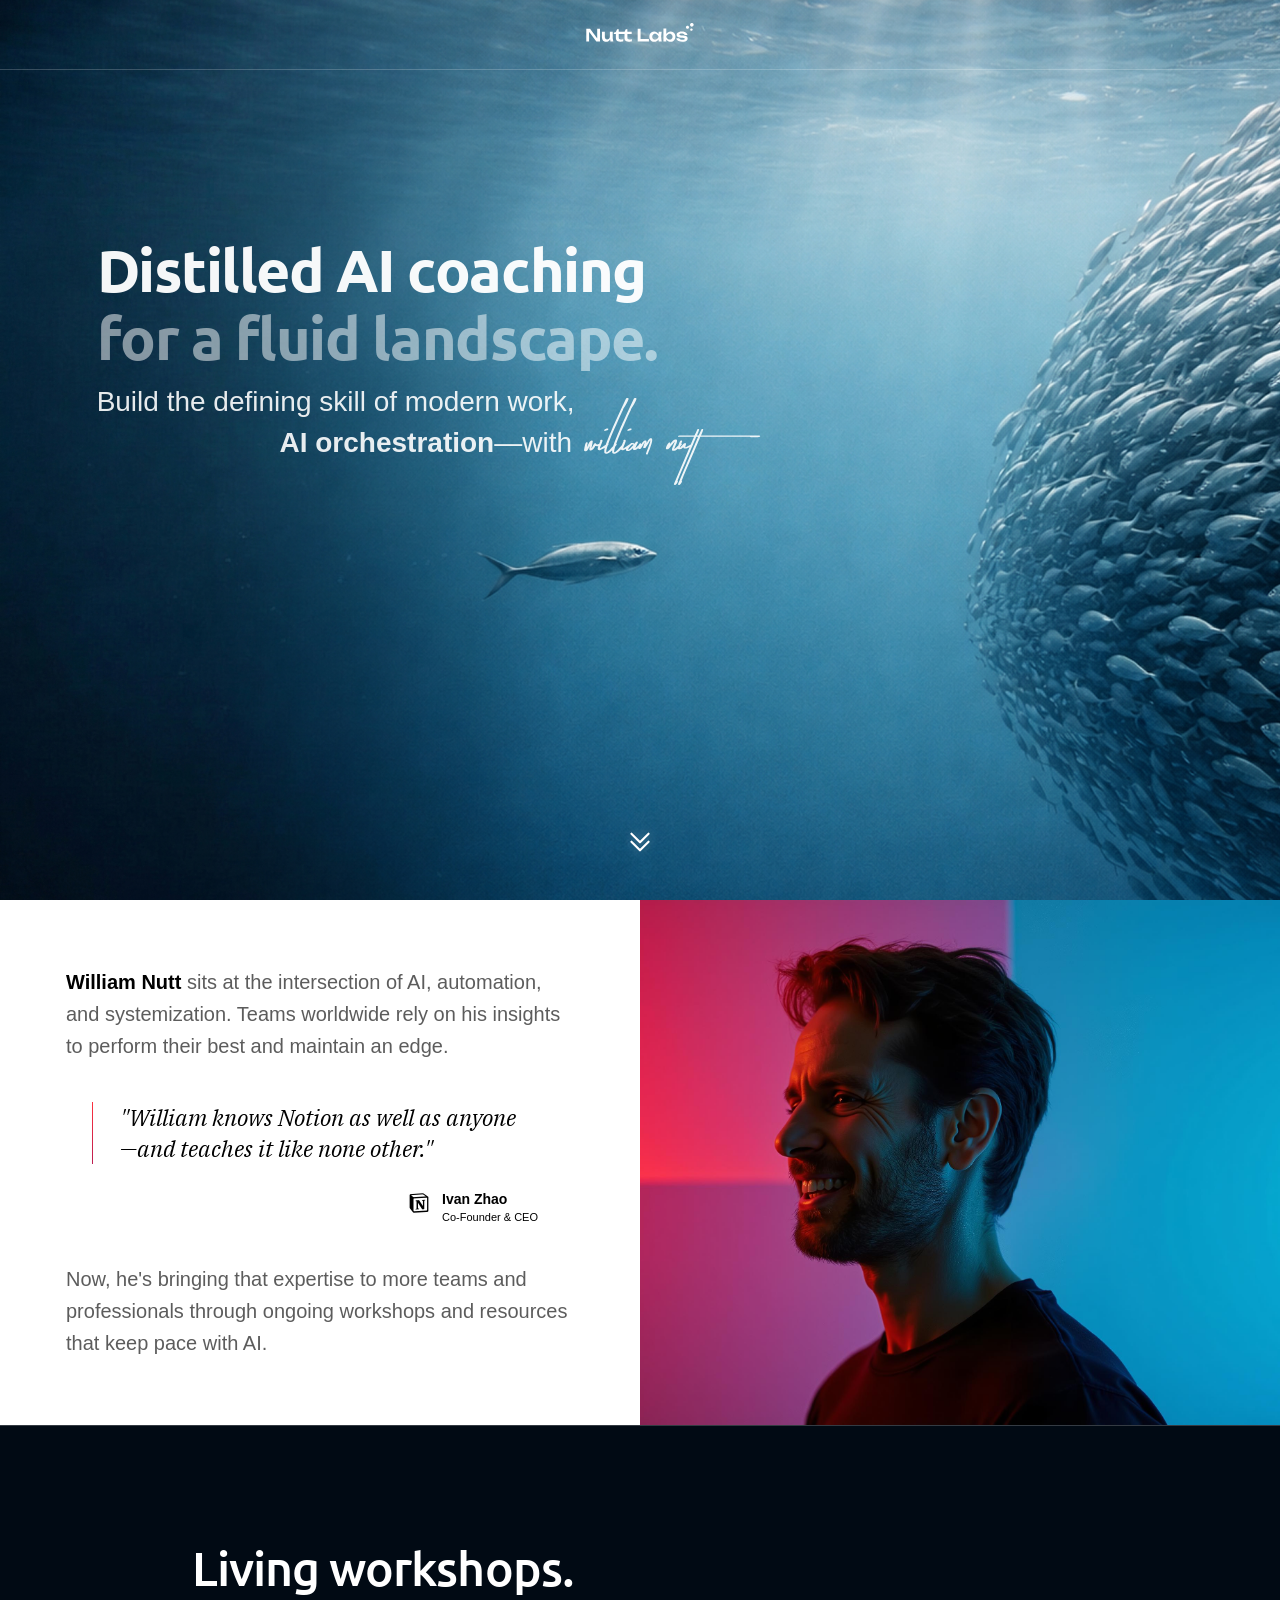
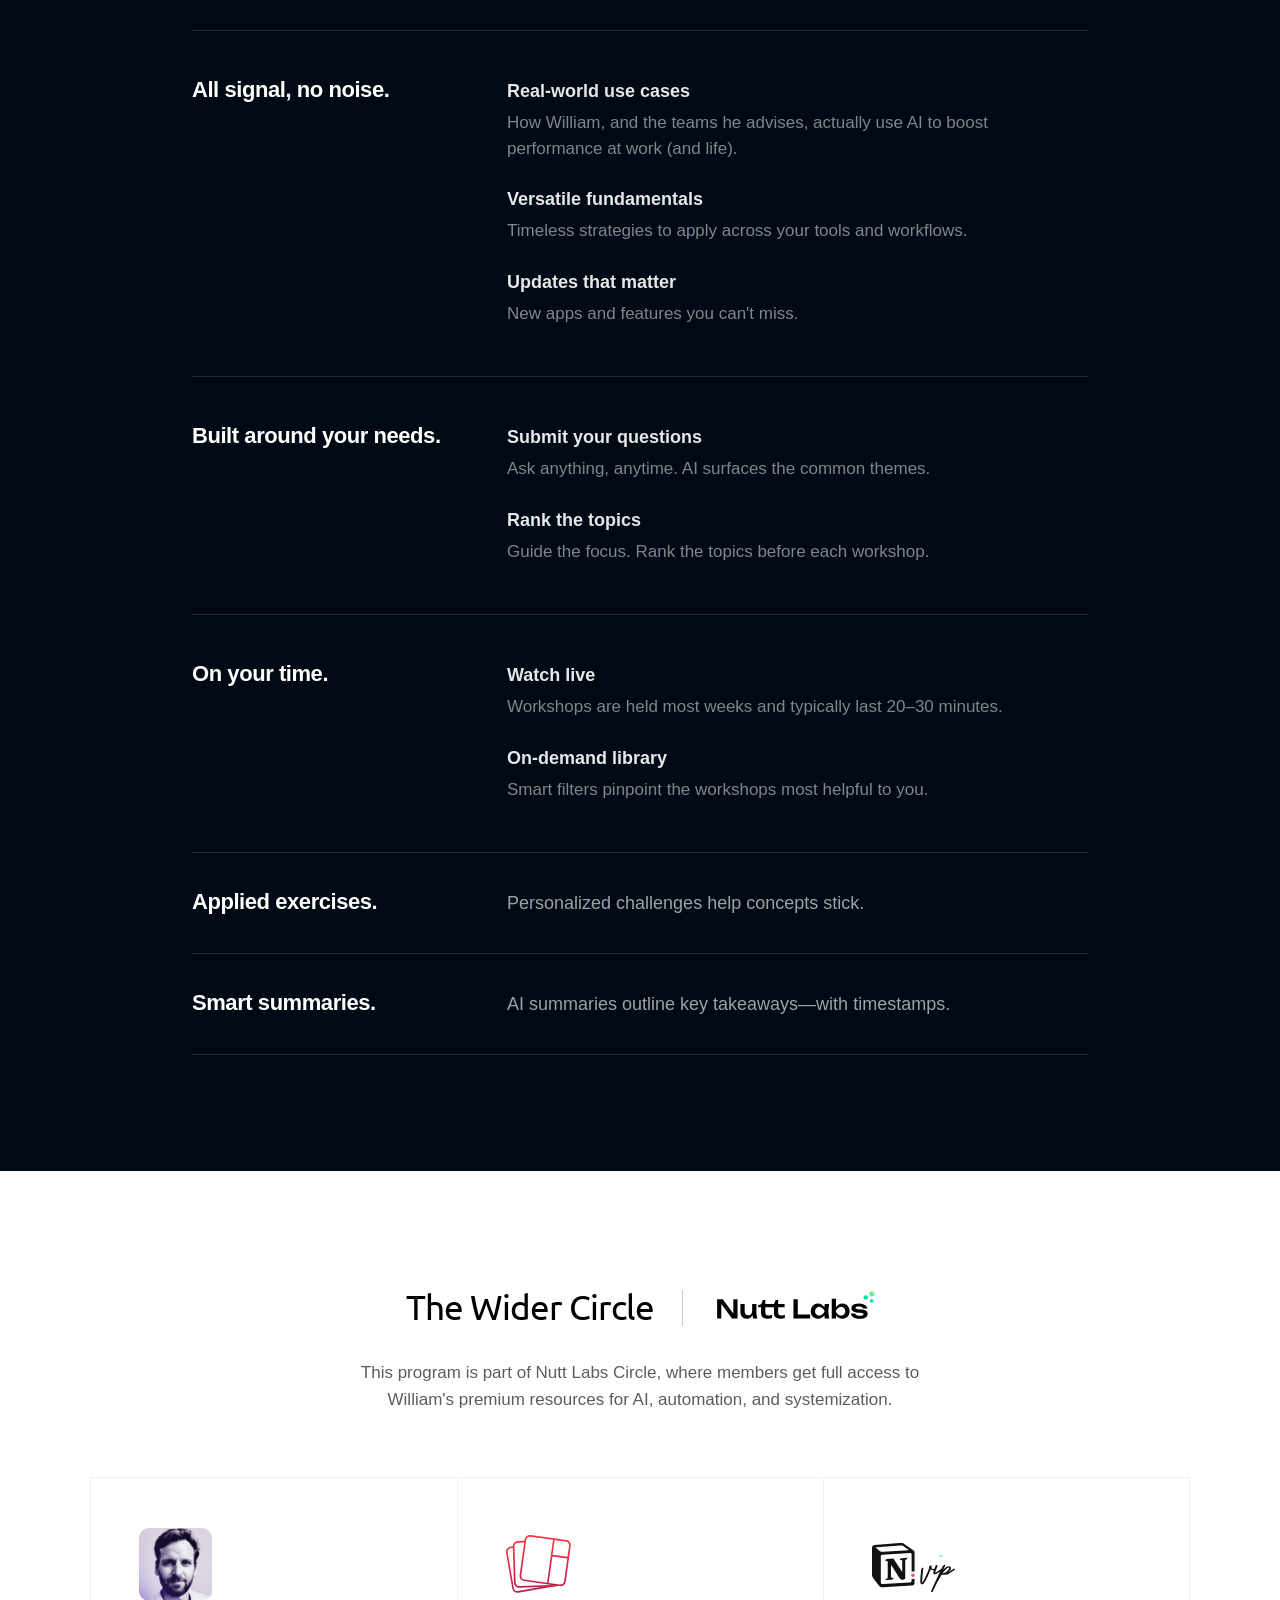
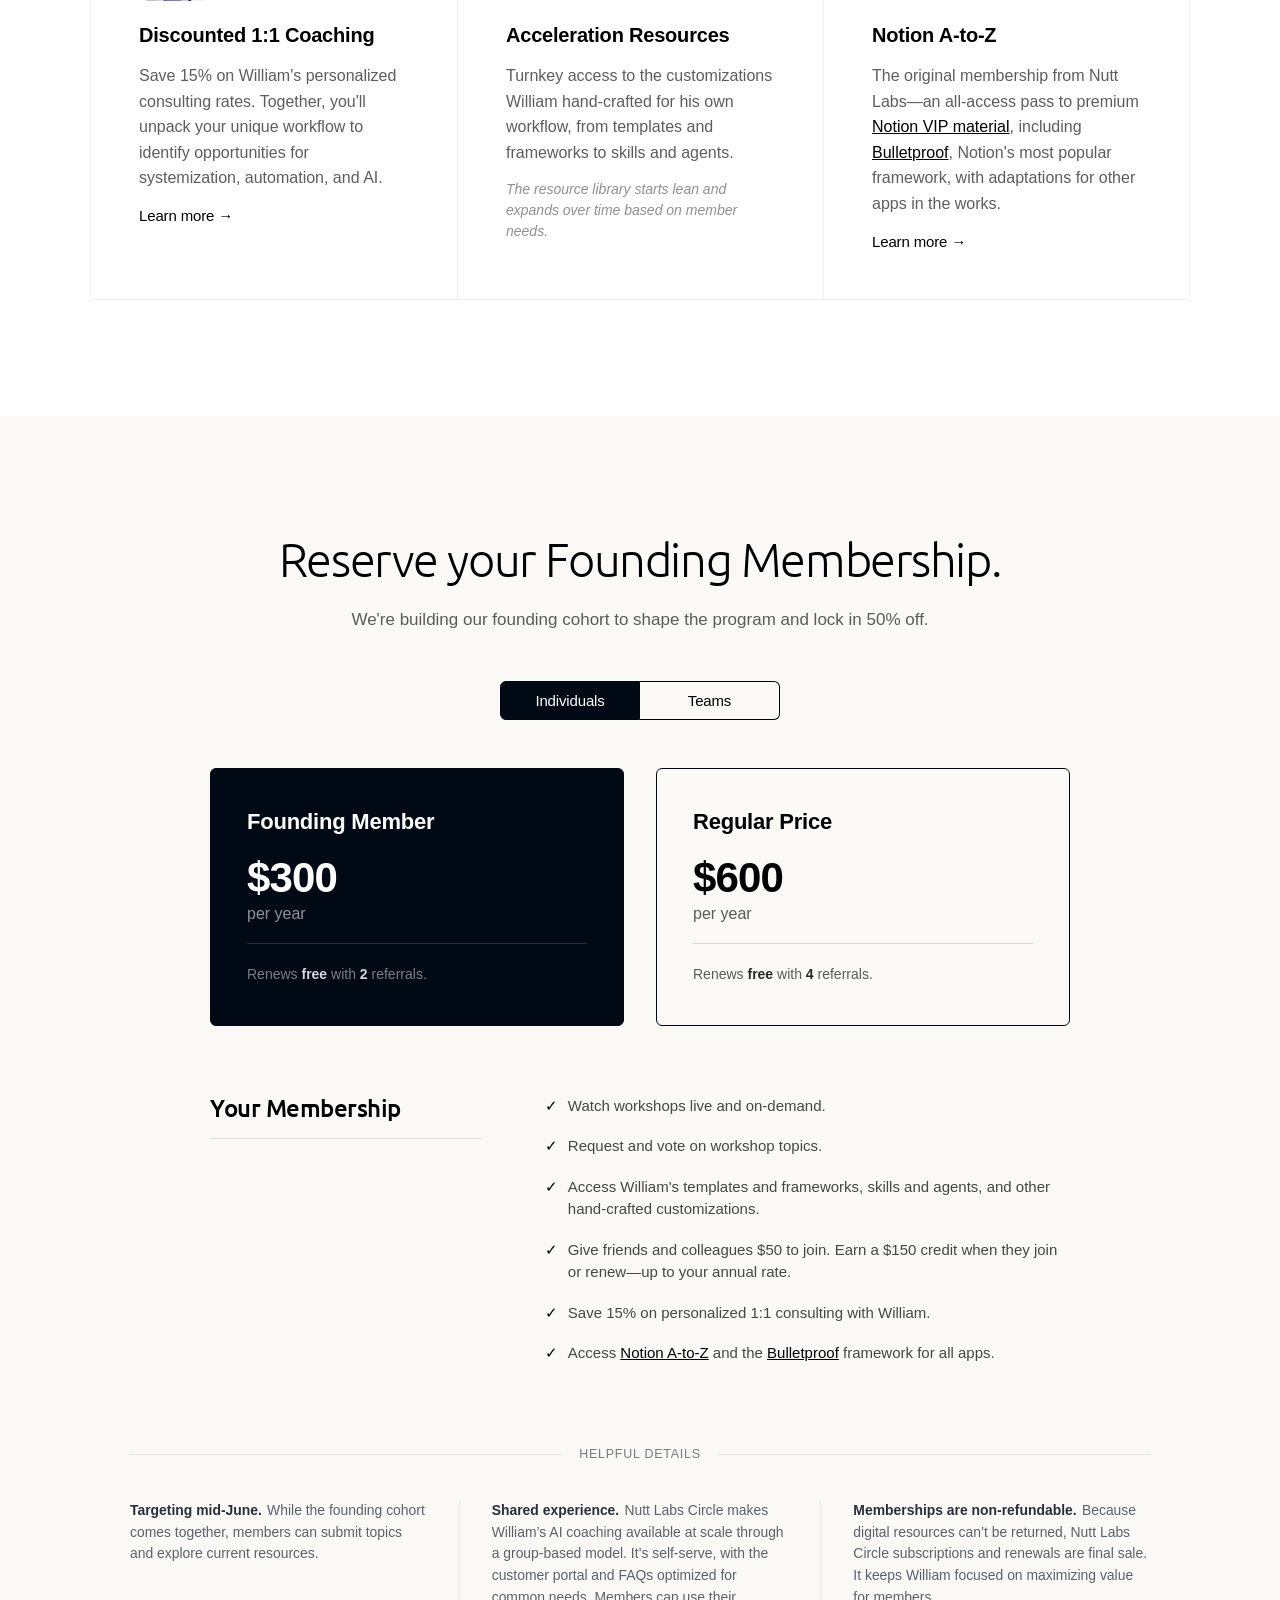
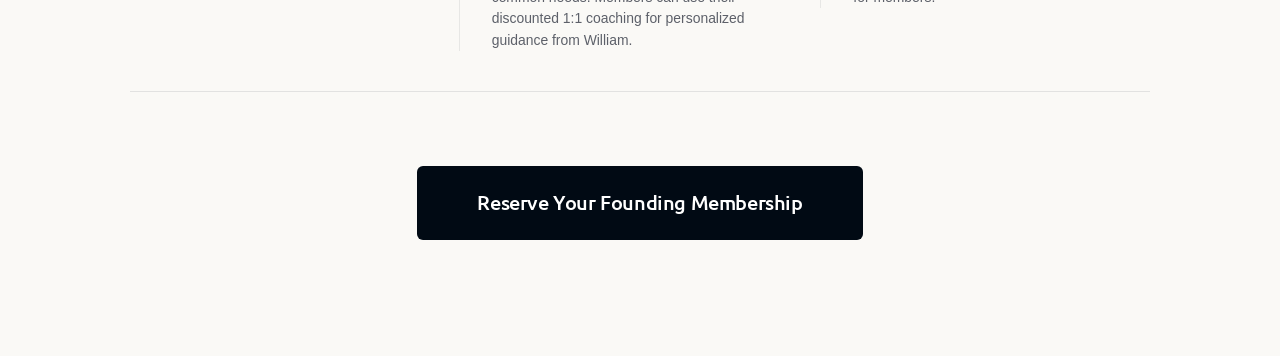
==== index.html @ 5850c2e8 "Directory restructure" ====
<!DOCTYPE html>
<html lang="en">
<head>
<meta charset="UTF-8">
<meta name="viewport" content="width=device-width, initial-scale=1.0">
<title>Distilled AI Coaching — William Nutt</title>
<link rel="icon" type="image/png" href="assets/nutt-labs_favicon.png">
<meta property="og:image" content="assets/ai-orchestration_og.png">
<link rel="stylesheet" href="css/main.css">
</head>
<body>


<!-- ==================== HERO ==================== -->
<section class="hero-section">
  <div class="hero-bg"></div>
  <header class="hero-header">
    <img src="assets/nutt-labs_logo.svg" alt="Nutt Labs" class="hero-logo">
  </header>
  <div class="hero-content">
    <h1 class="hero-title">Distilled AI coaching<br><span class="hero-title-sub">for a fluid landscape.</span></h1>
    <p class="hero-subtitle"><span class="hero-subtitle__line1">Build the defining skill of modern work, </span><span class="hero-subtitle__line2"><strong>AI orchestration</strong>&mdash;with <img src="assets/william-nutt_signature.svg" alt="William Nutt" class="signature"></span></p>
  </div>
  <div class="scroll-indicator">
    <svg class="chevron-top" width="21" height="12" viewBox="0 0 24 14" fill="none" xmlns="http://www.w3.org/2000/svg">
      <path d="M2 2L12 12L22 2" stroke="white" stroke-width="2.5" stroke-linecap="round" stroke-linejoin="round"/>
    </svg>
    <svg class="chevron-bottom" width="21" height="12" viewBox="0 0 24 14" fill="none" xmlns="http://www.w3.org/2000/svg">
      <path d="M2 2L12 12L22 2" stroke="white" stroke-width="2.5" stroke-linecap="round" stroke-linejoin="round"/>
    </svg>
  </div>
</section>


<!-- ==================== BIO ==================== -->
<section class="bio-section">
  <div class="bio-inner">
    <div class="bio-text">
      <p class="bio-lead"><strong>William Nutt</strong> sits at the intersection of AI, automation, and systemization. Teams worldwide rely on his insights to perform their best and maintain an edge.</p>

      <div class="bio-quote-block">
        <blockquote class="bio-quote">
          <p class="bio-quote-text">"William knows Notion as well as anyone<br>—and teaches it like none other."</p>
        </blockquote>
        <div class="bio-attribution">
          <div class="bio-attr-icon">
            <img src="assets/notion.png" alt="Notion">
          </div>
          <div class="bio-attr-text">
            <div class="bio-attr-name">Ivan Zhao</div>
            <div class="bio-attr-title">Co-Founder & CEO</div>
          </div>
        </div>
      </div>

      <p class="bio-closing">Now, he's bringing that expertise to more teams and professionals through ongoing workshops and resources that keep pace with AI.</p>
    </div>
    <div class="bio-image" role="img" aria-label="Portrait of William Nutt"></div>
  </div>
</section>


<!-- ==================== WORKSHOPS ==================== -->
<section class="workshop-section">
  <div class="workshop-inner">
    <h2 class="workshop-header">Living workshops.</h2>

    <div class="row">
      <div class="row-left"><span class="row-label">All signal, no noise.</span></div>
      <div class="row-right">
        <div class="sub-item">
          <div class="sub-item-label">Real-world use cases</div>
          <div class="sub-item-description">How William, and the teams he advises, actually use AI to boost performance at work (and life).</div>
        </div>
        <div class="sub-item">
          <div class="sub-item-label">Versatile fundamentals</div>
          <div class="sub-item-description">Timeless strategies to apply across your tools and workflows.</div>
        </div>
        <div class="sub-item">
          <div class="sub-item-label">Updates that matter</div>
          <div class="sub-item-description">New apps and features you can't miss.</div>
        </div>
      </div>
    </div>

    <div class="row">
      <div class="row-left"><span class="row-label">Built around your needs.</span></div>
      <div class="row-right">
        <div class="sub-item">
          <div class="sub-item-label">Submit your questions</div>
          <div class="sub-item-description">Ask anything, anytime. AI surfaces the common themes.</div>
        </div>
        <div class="sub-item">
          <div class="sub-item-label">Rank the topics</div>
          <div class="sub-item-description">Guide the focus. Rank the topics before each workshop.</div>
        </div>
      </div>
    </div>

    <div class="row">
      <div class="row-left"><span class="row-label">On your time.</span></div>
      <div class="row-right">
        <div class="sub-item">
          <div class="sub-item-label">Watch live</div>
          <div class="sub-item-description">Workshops are held most weeks and typically last 20–30 minutes.</div>
        </div>
        <div class="sub-item">
          <div class="sub-item-label">On-demand library</div>
          <div class="sub-item-description">Smart filters pinpoint the workshops most helpful to you.</div>
        </div>
      </div>
    </div>

    <div class="row">
      <div class="row-left"><span class="row-label">Applied exercises.</span></div>
      <div class="row-right">
        <div class="single-description">Personalized challenges help concepts stick.</div>
      </div>
    </div>

    <div class="row">
      <div class="row-left"><span class="row-label">Smart summaries.</span></div>
      <div class="row-right">
        <div class="single-description">AI summaries outline key takeaways&mdash;with timestamps.</div>
      </div>
    </div>

  </div>
</section>


<!-- ==================== CIRCLE ==================== -->
<section class="circle-section">
  <div class="circle-inner">
    <div class="circle-header-row">
      <h2 class="circle-header">The Wider Circle</h2>
      <div class="circle-header-divider"></div>
      <img src="assets/nutt-labs_logo-dark.svg" alt="Nutt Labs" class="circle-logo">
    </div>
    <p class="circle-subheader">This program is part of Nutt Labs Circle, where members get full access to William's premium resources for AI, automation, and systemization.</p>

    <div class="circle-grid">
      <div class="circle-card">
        <div class="card-image-wrap"><img src="assets/william-nutt_purple.png" alt="William Nutt" class="card-image card-image--headshot"></div>
        <h3 class="circle-title">Discounted 1:1 Coaching</h3>
        <p class="circle-description">Save 15% on William's personalized consulting rates. Together, you'll unpack your unique workflow to identify opportunities for systemization, automation, and AI.</p>
        <a href="https://nutt.io" target="_blank" class="learn-more accent-blue">Learn more</a>
      </div>

      <div class="circle-card">
        <div class="card-image-wrap"><img src="assets/templates-icon.svg" alt="Resources" class="card-image card-image--icon"></div>
        <h3 class="circle-title">Acceleration Resources</h3>
        <p class="circle-description">Turnkey access to the customizations William hand-crafted for his own workflow, from templates and frameworks to skills and agents.</p>
        <p class="circle-note">The resource library starts lean and expands over time based on member needs.</p>
      </div>

      <div class="circle-card">
        <div class="card-image-wrap"><img src="assets/notion-vip_logo.svg" alt="Notion VIP" class="card-image card-image--notion"></div>
        <h3 class="circle-title">Notion A-to-Z</h3>
        <p class="circle-description">The original membership from Nutt Labs—an all-access pass to premium <a href="https://notion.vip" target="_blank">Notion VIP material</a>, including <a href="https://bulletproof.notion.vip" target="_blank">Bulletproof</a>, Notion's most popular framework, with adaptations for other apps in the works.</p>
        <a href="https://notion.vip/a-to-z" target="_blank" class="learn-more accent-red">Learn more</a>
      </div>
    </div>
  </div>
</section>


<!-- ==================== PRICING ==================== -->
<section class="pricing-section" id="pricing">
  <div class="pricing-inner">
    <h2 class="pricing-header">Reserve your Founding Membership.</h2>
    <p class="pricing-subheader">We're building our founding cohort to shape the program and lock in 50% off.</p>

    <div class="tabs">
      <button class="tab active" onclick="switchTab('individual')">Individuals</button>
      <a href="https://form.nutt.ai/teams" target="_blank" class="tab">Teams</a>
    </div>

    <!-- Individual Tab -->
    <div id="tab-individual" class="tab-content active">
      <div class="pricing-columns">
        <div class="pricing-card founding">
          <div class="card-tier">Founding Member</div>
          <div class="card-price">$300</div>
          <div class="card-price-period">per year</div>
          <hr class="card-divider">
          <div class="card-referral">Renews <span class="referral-highlight">free</span> with <span class="referral-highlight">2</span> referrals.</div>
        </div>

        <div class="pricing-card regular">
          <div class="card-tier">Regular Price</div>
          <div class="card-price">$600</div>
          <div class="card-price-period">per year</div>
          <hr class="card-divider">
          <div class="card-referral">Renews <span class="referral-highlight">free</span> with <span class="referral-highlight">4</span> referrals.</div>
        </div>
      </div>
    </div>


    <div class="features-section">
      <div class="features-left">
        <h3 class="features-heading">Your Membership</h3>
        <hr class="features-line">
      </div>
      <ul class="features-list">
        <li class="feature-item"><span class="feature-check">&#10003;</span> <span>Watch workshops live and on-demand.</span></li>
        <li class="feature-item"><span class="feature-check">&#10003;</span> <span>Request and vote on workshop topics.</span></li>
        <li class="feature-item"><span class="feature-check">&#10003;</span> <span>Access William's templates and frameworks, skills and agents, and other hand-crafted customizations.</span></li>
        <li class="feature-item"><span class="feature-check">&#10003;</span> <span>Give friends and colleagues $50 to join. Earn a $150 credit when they join or renew—up to your annual rate.</span></li>
        <li class="feature-item"><span class="feature-check">&#10003;</span> <span>Save 15% on personalized 1:1 consulting with William. </span></li>
        <li class="feature-item"><span class="feature-check">&#10003;</span> <span>Access <a href="https://notion.vip/a-to-z" target="_blank">Notion A-to-Z</a> and the <a href="https://notion.vip/bulletproof" target="_blank">Bulletproof</a> framework for all apps.</span></li>
      </ul>
    </div>

    <div class="cta-fine-print-block">
      <p class="cta-fine-print-intro">Helpful Details</p>
      <div class="cta-fine-print">
        <div class="cta-fine-print-item">
          <p class="cta-fine-print-body"><strong>Targeting mid-June.</strong> While the founding cohort comes together, members can submit topics and explore current resources.</p>
        </div>
        <div class="cta-fine-print-item">
          <p class="cta-fine-print-body"><strong>Shared experience.</strong> Nutt Labs Circle makes William’s AI coaching available at scale through a group-based model. It’s self-serve, with the customer portal and FAQs optimized for common needs. Members can use their discounted 1:1 coaching for personalized guidance from William.</p>
        </div>
        <div class="cta-fine-print-item">
          <p class="cta-fine-print-body"><strong>Memberships are non-refundable.</strong> Because digital resources can’t be returned, Nutt Labs Circle subscriptions and renewals are final sale. It keeps William focused on maximizing value for members.</p>
        </div>
      </div>
    </div>

    <div class="cta-wrapper">
      <a href="https://buy.stripe.com/8x25kFegy5X5c1M9AR4c800" class="cta-button" target="_blank">Reserve Your Founding Membership</a>
    </div>
  </div>
</section>


<script src="js/main.js"></script>

</body>
</html>
---- css/main.css ----
@import url('https://fonts.googleapis.com/css2?family=Ubuntu:ital,wght@0,300;0,400;0,500;0,700;1,300&display=swap');
@import url('https://fonts.googleapis.com/css2?family=IBM+Plex+Serif:ital@0;1&display=swap');

:root {
  --font-ui:      'Google Sans Flex', -apple-system, BlinkMacSystemFont, sans-serif;
  --font-display: 'Ubuntu', sans-serif;
  --font-serif:   'IBM Plex Serif', Georgia, serif;

  --bg-hero:     #050F1B;
  --bg-workshop: #010a14;

  --accent:      #FE323E;
  --accent-dark: #BB1E51;

  --text-on-dark:    rgba(255, 255, 255, 0.95);
  --text-muted:      rgba(0, 0, 0, 0.64);
  --text-secondary:  rgba(0, 0, 0, 0.52);
  --text-dim:        rgba(0, 0, 0, 0.48);
  --text-subtle:     rgba(0, 0, 0, 0.44);
  --text-faint:      rgba(0, 0, 0, 0.36);

  --text-workshop-muted: rgba(255, 255, 255, 0.5);

  --border-light:  rgba(255, 255, 255, 0.2);
  --border-medium: rgba(0, 0, 0, 0.12);
  --border-subtle: rgba(0, 0, 0, 0.06);

  --radius:          6px;
  --section-padding: 116px 32px;
  --lh-body:         1.6;
  --ls-tight:        -0.01em;
  --ls-tighter:      -0.02em;
  --ls-tightest:     -0.03em;
}

* {
  margin: 0;
  padding: 0;
  box-sizing: border-box;
}

body {
  font-family: var(--font-ui);
  background: #ffffff;
  color: #000000;
  -webkit-font-smoothing: antialiased;
}

/* =============================================
   HERO SECTION
   ============================================= */
.hero-section {
  position: relative;
  height: 100vh;
  min-height: 600px;
  display: flex;
  flex-direction: column;
  background: var(--bg-hero);
  overflow: hidden;
}

.hero-bg {
  position: absolute;
  inset: 0;
  background-image: url('../assets/under-the-sea.jpg');
  background-color: var(--bg-hero);
  background-size: cover;
  z-index: 0;
}

.hero-header {
  position: absolute;
  top: 0;
  left: 0;
  right: 0;
  z-index: 2;
  padding: 23px;
  border-bottom: 0.78px solid var(--border-light);
}

.hero-logo {
  display: block;
  width: 108px;
  height: auto;
  margin: 0 auto;
}

.hero-content {
  position: absolute;
  z-index: 1;
  left: 7.55%;
  /* Position so text sits in the same zone relative to the fish on all >767px screens */
  top: calc(34% - 71px);
}

.hero-title {
  font-family: var(--font-display);
  font-size: 59px;
  font-weight: 700;
  letter-spacing: -0.025em;
  color: rgba(255, 255, 255, 0.96);
  line-height: 1.15;
  margin-bottom: 15px;
}

.hero-title-sub {
  opacity: 0.52;
}

.hero-subtitle {
  font-size: 28px;
  font-weight: 400;
  color: #ffffff;
  line-height: 1.15;
  opacity: 0.9;
  display: flex;
  flex-direction: column;
}

.hero-subtitle__line2 {
  margin-left: auto;
  position: relative;
  left: 100px;
}

.hero-subtitle .signature {
  display: inline-block;
  height: 87px;
  width: auto;
  flex-shrink: 0;
  opacity: 1;
  /* Drop signature so bottom of "g" in coaching aligns between "ll" and "tt" */
  position: relative;
  top: 34px;
  left: 4px;
  /* Line height of text - height of signature image */
  margin-top: calc(1.2em - 87px);
}

.scroll-indicator {
  position: absolute;
  bottom: 48px;
  left: 50%;
  transform: translateX(-50%);
  z-index: 2;
  display: flex;
  flex-direction: column;
  align-items: center;
}

.scroll-indicator svg {
  filter: drop-shadow(0 0 6px rgba(255, 255, 255, 0.35));
}

.scroll-indicator .chevron-top {
  animation: chevronTop 2.4s ease-in-out infinite;
}

.scroll-indicator .chevron-bottom {
  margin-top: -4px;
  animation: chevronBottom 2.4s ease-in-out infinite;
}

@keyframes chevronTop {
  0%   { opacity: 0.6; }
  50%  { opacity: 0.12; }
  100% { opacity: 0.6; }
}

@keyframes chevronBottom {
  0%   { opacity: 0.12; }
  50%  { opacity: 0.55; }
  100% { opacity: 0.12; }
}

/* =============================================
   BIO SECTION
   ============================================= */
.bio-section {
  background: #ffffff;
}

.bio-inner {
  display: flex;
  align-items: stretch;
}

.bio-text {
  width: 50%;
  flex-shrink: 0;
  padding: 66px;
  display: flex;
  flex-direction: column;
  gap: 40px;
}

.bio-lead,
.bio-closing {
  font-size: 20px;
  font-weight: 400;
  color: var(--text-muted);
  line-height: var(--lh-body);
}

.bio-lead strong {
  font-weight: 700;
  color: #000000;
}

/* quoteAndIvan wrapper */
.bio-quote-block {
  display: flex;
  flex-direction: column;
  gap: 28px;
  padding-left: 26px;
  padding-right: 36px;
}

.bio-quote {
  border-left: none;
  border-image: linear-gradient(to bottom, var(--accent), var(--accent-dark)) 1;
  border-left-width: 1.5px;
  border-left-style: solid;
  padding-left: 27px;
  padding-top: 0;
  padding-bottom: 0;
}

.bio-quote-text {
  font-family: var(--font-serif);
  font-size: 23px;
  font-weight: 400;
  font-style: italic;
  color: #000000;
  line-height: 1.34;
}

.bio-attribution {
  display: flex;
  align-items: flex-start;
  gap: 12px;
  justify-content: flex-end;
}

.bio-attr-icon,
.bio-attr-icon img {
  width: 22px;
  height: 22px;
}

.bio-attr-icon {
  flex-shrink: 0;
}

.bio-attr-icon img {
  border-radius: 4px;
}

.bio-attr-text {
  display: flex;
  flex-direction: column;
  gap: 6px;
  font-size: 14px;
  line-height: 1;
}

.bio-attr-name {
  font-weight: 600;
  color: #000000;
}

.bio-attr-title {
  color: #000000;
  font-size: 11px;
}

.bio-image {
  width: 50%;
  flex-shrink: 0;
  background-image: url('../assets/william-nutt_profile.jpg');
  background-color: #1a1a1a;
  transform: scaleX(-1);
  background-size: cover;
  background-position: 25% 20%;
  /* Figma: col2 clip content enabled */
  overflow: hidden;
}

/* =============================================
   WORKSHOP SECTION
   ============================================= */
.workshop-section {
  background: var(--bg-workshop);
  border-top: 1px solid var(--border-light);
}

.workshop-inner {
  max-width: 960px;
  margin: 0 auto;
  padding: var(--section-padding);
}

.workshop-header {
  font-family: var(--font-display);
  font-size: 48px;
  font-weight: 500;
  letter-spacing: var(--ls-tighter);
  margin-bottom: 36px;
  color: #ffffff;
  line-height: 1.1;
}

.row {
  display: flex;
  justify-content: space-between;
  align-items: baseline;
  padding: 36px 0;
  border-top: 1px solid rgba(255, 255, 255, 0.13);
  gap: 66px;
}

.row:last-child {
  border-bottom: 1px solid rgba(255, 255, 255, 0.13);
}

.row-left {
  flex: 1 1 30%;
  white-space: nowrap;
}

.row-right {
  flex: 1 1 70%;
}

.row-label {
  font-size: 22px;
  font-weight: 600;
  color: #FFFFFF;
  letter-spacing: var(--ls-tighter);
}

.sub-item {
  padding: 14px 0;
}

.sub-item-label {
  font-size: 18px;
  font-weight: 600;
  color: rgba(255, 255, 255, 0.9);
  margin-bottom: 8px;
}

.sub-item-description {
  font-size: 17px;
  font-weight: 400;
  color: var(--text-workshop-muted);
  line-height: 150%;
}

.single-description {
  font-size: 18px;
  font-weight: 400;
  color: rgba(255, 255, 255, 0.62);
  line-height: 150%;
}

/* =============================================
   CIRCLE SECTION
   ============================================= */
.circle-section,
.pricing-section {
  padding: var(--section-padding);
}

.circle-section {
  background: #ffffff;
}

.pricing-section {
  background: #FAF9F6;
}

.circle-inner {
  max-width: 1100px;
  margin: 0 auto;
}

.circle-grid {
  display: grid;
  grid-template-columns: 1fr 1fr 1fr;
  border: 1px solid var(--border-subtle);
}

.circle-card {
  padding: 48px;
  background: #ffffff;
  border-left: 1px solid var(--border-subtle);
  border-top: 1px solid var(--border-subtle);
}

.circle-card:nth-child(-n+3) {
  border-top: none;
}

.circle-card:first-child {
  border-left: none;
}

.card-image-wrap {
  height: 76px;
  display: flex;
  align-items: center;
  margin-bottom: 22px;
}

.card-image {
  display: block;
}

.card-image--headshot {
  width: 73px;
  height: 73px;
  border-radius: 10px;
  object-fit: cover;
  object-position: center top;
}

.card-image--icon {
  height: 58px;
  width: auto;
}

.card-image--notion {
  height: 49px;
  width: auto;
  position: relative;
  top: 3px;
}

.circle-title {
  font-size: 20px;
  font-weight: 600;
  color: #000000;
  margin-bottom: 16px;
  letter-spacing: var(--ls-tight);
}

.circle-description {
  font-size: 16px;
  font-weight: 400;
  color: var(--text-muted);
  line-height: var(--lh-body);
}

.circle-description a       { color: #000000; }
.circle-description a:hover { color: var(--text-muted); }

.circle-note {
  font-size: 14px;
  font-weight: 400;
  color: var(--text-subtle);
  line-height: 1.5;
  margin-top: 14px;
  font-style: italic;
}

.learn-more {
  display: inline-block;
  margin-top: 16px;
  font-size: 15px;
  font-weight: 500;
  text-decoration: none;
  letter-spacing: var(--ls-tight);
}

.learn-more.accent-blue,
.learn-more.accent-red        { color: #000000; }
.learn-more.accent-blue:hover,
.learn-more.accent-red:hover  { color: var(--text-muted); }

.learn-more::after {
  content: ' →';
}

/* =============================================
   PRICING SECTION
   ============================================= */
.pricing-inner {
  max-width: 860px;
  margin: 0 auto;
}

/* Shared section heading style */
.circle-header,
.pricing-header {
  font-family: var(--font-display);
  color: #000000;
  text-align: center;
  line-height: 1.15;
}

.circle-header {
  font-size: 35px;
  font-weight: 400;
  letter-spacing: -1px;
  margin-bottom: 0;
}

.pricing-header {
  font-size: 47px;
  font-weight: 300;
  letter-spacing: var(--ls-tightest);
  margin-bottom: 20px;
}

.circle-header-row {
  display: flex;
  align-items: center;
  justify-content: center;
  margin-bottom: 31px;
}

.circle-logo {
  height: 34px;
  width: auto;
  flex-shrink: 0;
  margin-left: 32px;
}

.circle-header-divider {
  width: 1px;
  height: 36px;
  background: #ccc;
  flex-shrink: 0;
  margin-left: 28px;
}

.circle-subheader,
.pricing-subheader {
  font-size: 17px;
  font-weight: 400;
  color: var(--text-muted);
  text-align: center;
  line-height: var(--lh-body);
  margin: 0 auto 48px;
}

.circle-subheader { 
  max-width: 600px;
  margin-bottom: 64px; 
}

/* Tabs */
.tabs {
  display: flex;
  justify-content: center;
  margin-bottom: 48px;
}

.tab {
  padding: 10px 0;
  width: 140px;
  text-align: center;
  font-size: 15px;
  font-weight: 500;
  color: #000000;
  background: none;
  border: 1px solid #000000;
  cursor: pointer;
  transition: all 0.2s ease;
  font-family: inherit;
  letter-spacing: var(--ls-tight);
  text-decoration: none;
}

.tab:first-child { border-radius: var(--radius) 0 0 var(--radius); }
.tab:last-child  { border-radius: 0 var(--radius) var(--radius) 0; border-left: none; }

.tab.active {
  background: var(--bg-workshop);
  color: #ffffff;
  border-color: var(--bg-workshop);
}

.tab-content        { display: none; }
.tab-content.active { display: block; }

/* Pricing cards */
.pricing-columns {
  display: grid;
  grid-template-columns: 1fr 1fr;
  gap: 32px;
  margin-bottom: 60px;
}

.pricing-card {
  padding: 40px 36px;
  border-radius: var(--radius);
}

.pricing-card.founding {
  background: var(--bg-workshop);
  border: 1px solid var(--bg-workshop);
  color: #ffffff;
}

.pricing-card.founding .card-tier          { color: #ffffff; }
.pricing-card.founding .card-price         { color: #ffffff; }
.pricing-card.founding .card-price-period  { color: rgba(255, 255, 255, 0.56); }
.pricing-card.founding .card-divider       { border-color: rgba(255, 255, 255, 0.15); }
.pricing-card.founding .card-referral      { color: rgba(255, 255, 255, 0.48); }
.pricing-card.founding .referral-highlight { color: #ffffff; font-weight: 600; opacity: 0.84; }

.pricing-card.regular {
  background: transparent;
  border: 1px solid var(--bg-workshop);
}

.pricing-card.regular .card-tier          { color: #000000; }
.pricing-card.regular .card-price         { color: #000000; }
.pricing-card.regular .card-price-period  { color: var(--text-muted); }
.pricing-card.regular .card-divider       { border-color: rgba(0, 0, 0, 0.14); }
.pricing-card.regular .card-referral      { color: var(--text-muted); }
.pricing-card.regular .referral-highlight { color: #000000; font-weight: 600; opacity: 0.84; }

.card-tier {
  font-size: 22px;
  font-weight: 600;
  letter-spacing: var(--ls-tight);
  margin-bottom: 22px;
}

.card-price {
  font-size: 42px;
  font-weight: 700;
  letter-spacing: var(--ls-tighter);
  line-height: 1;
}

.card-price-period {
  font-size: 16px;
  font-weight: 400;
  margin-top: 6px;
}

.card-divider {
  border: none;
  border-top: 1px solid;
  margin: 20px 0;
}

.card-referral {
  font-size: 14px;
  font-weight: 400;
  line-height: 1.5;
}


/* Features */
.features-section {
  display: flex;
  justify-content: space-between;
  align-items: flex-start;
  gap: 64px;
}

.features-left {
  flex: 1;
  padding-top: 6px;
}

.features-heading {
  font-family: var(--font-display);
  font-size: 24px;
  font-weight: 500;
  letter-spacing: var(--ls-tighter);
  color: #000000;
  margin-bottom: 14px;
  white-space: nowrap;
  padding-right: 80px;
}

.features-line {
  border: none;
  border-top: 1px solid var(--border-medium);
}

.features-list {
  list-style: none;
  flex-shrink: 1;
  min-width: 0;
}

.feature-item {
  display: flex;
  align-items: baseline;
  gap: 10px;
  padding: 9px 0;
  font-size: 15px;
  color: rgba(0, 0, 0, 0.72);
  line-height: 1.5;
}

.feature-check {
  color: #000000;
  font-size: 15px;
  flex-shrink: 0;
}

.feature-item a       { color: #000000; text-decoration: underline; }
.feature-item a:hover { color: rgba(0, 0, 0, 0.6); }

.feature-item em {
  font-style: italic;
  font-size: 13px;
  color: var(--text-dim);
}

.cta-fine-print-block {
  margin: 74px -80px;
  border-bottom: 1px solid rgba(17, 24, 39, 0.1);
}

.cta-fine-print-intro {
  display: flex;
  align-items: center;
  gap: 18px;
  margin: 0;
  font-size: 0.78rem;
  font-weight: 500;
  line-height: 1;
  letter-spacing: 0.06em;
  text-transform: uppercase;
  color: rgba(17, 24, 39, 0.56);
  white-space: nowrap;
}

.cta-fine-print-intro::before,
.cta-fine-print-intro::after {
  content: '';
  flex: 1;
  height: 1px;
  background: rgba(17, 24, 39, 0.1);
}

.cta-fine-print {
  display: flex;
  align-items: flex-start;
  gap: 0;
  padding: 40px 0;
}

.cta-fine-print-item {
  flex: 1;
  padding-right: 32px;
}

.cta-fine-print-item + .cta-fine-print-item {
  padding-left: 32px;
  padding-right: 32px;
  border-left: 1px solid rgba(17, 24, 39, 0.08);
}

.cta-fine-print-item:last-child {
  padding-right: 0;
}

.cta-fine-print-body {
  margin: 0;
  font-size: 0.87rem;
  line-height: 1.55;
  color: rgba(17, 24, 39, 0.68);
}

.cta-fine-print-body strong {
  color: rgba(17, 24, 39, 0.9);
  font-weight: 600;
  margin-right: 0.1em;
}

.cta-wrapper {
  text-align: center;
}

.cta-button {
  display: inline-block;
  padding: 23px 60px 24px;
  font-size: 20px;
  font-weight: 500;
  font-family: var(--font-display);
  color: #ffffff;
  background: var(--bg-workshop);
  border: none;
  border-radius: var(--radius);
  cursor: pointer;
  text-decoration: none;
  letter-spacing: -0.4px;
  transition: all 0.2s ease;
}

.cta-button:hover {
  transform: scale(1.05);
}

/* =============================================
   MOBILE RESPONSIVE
   ============================================= */
@media (max-width: 767px) {
  :root {
    --section-padding: 64px 20px;
  }

/* --- HERO --- */
  .hero-bg {
    background-position: 41%;
  }

  .hero-section {
    height: auto;
    min-height: unset;
    padding: 150px 24px 300px;
  }

  .hero-content {
    position: relative;
    left: auto;
    bottom: auto;
  }

  .hero-title {
    font-size: 31px;
    margin-bottom: 14px;
  }

  .hero-subtitle {
    font-size: 18px;
  }

  .hero-subtitle__line2 {
    left: 0;
    margin-left: 0;
  }

  .hero-subtitle .signature {
    --signatureHeight: 64px;
    height: var(--signatureHeight);
    top: 24px;
    margin-top: calc(1.2em - var(--signatureHeight));
  }

  /* --- BIO --- */
  .bio-inner {
    flex-direction: column;
  }

  .bio-text {
    width: 100%;
    padding: 40px 24px;
    gap: 32px;
  }

  .bio-lead,
  .bio-closing {
    font-size: 17px;
  }

  .bio-quote-block {
    padding-left: 12px;
    padding-right: 0;
  }

  .bio-quote-text {
    font-size: 17px;
  }

  .bio-image {
    width: 100%;
    height: 250px;
  }

  /* --- WORKSHOP --- */
  .workshop-header {
    font-size: 30px;
    margin-bottom: 28px;
  }

  .row {
    flex-direction: column;
    align-items: flex-start;
    gap: 16px;
    padding: 24px 0;
  }

  .row:has(.single-description) {
    align-items: flex-start;
  }

  .row-left {
    flex: none;
    width: 100%;
    margin-top: 10px;
  }

  /* --- CIRCLE --- */
  .circle-header-row {
    flex-direction: column-reverse;
    gap: 20px;
    margin-bottom: 18px;
  }

  .circle-header-divider {
    display: none;
  }

  .circle-logo {
    height: 25px;
    margin-left: 0;
  }

  .circle-grid {
    grid-template-columns: 1fr;
  }

  .circle-card {
    padding: 32px 24px;
    border-left: none;
    border-top: 1px solid var(--border-subtle);
  }

  /* Override desktop "first row = no top border" rule */
  .circle-card:nth-child(-n+3) {
    border-top: 1px solid var(--border-subtle);
  }

  .circle-card:first-child {
    border-top: none;
  }

  .circle-subheader {
    max-width: 100%;
    margin-bottom: 46px;
  }

  .circle-title {
    font-size: 22px;
  }

  /* --- PRICING --- */
  .pricing-header {
    font-size: 32px;
  }

  .pricing-columns {
    grid-template-columns: 1fr;
    gap: 16px;
    margin-bottom: 40px;
  }

  .pricing-card {
    padding: 32px 24px;
  }

  .card-tier {
    font-size: 20px;
  }

  .card-price {
    font-size: 36px;
  }

  .tab {
    flex: 1;
    width: auto;
  }

  .features-section {
    flex-direction: column;
    gap: 24px;
  }

  .features-heading {
    font-size: 20px;
    white-space: normal;
    padding-right: 0;
  }

  .cta-fine-print-block {
    margin: 48px 0 38px;
    padding-left: 0;
    padding-right: 0;
  }

  .cta-fine-print {
    flex-direction: column;
    gap: 0;
    padding: 36px 0;
  }

  .cta-fine-print-item,
  .cta-fine-print-item + .cta-fine-print-item {
    flex: none;
    padding: 18px 0 0;
    border-left: none;
    border-top: none;
  }

  .cta-fine-print-item:first-child {
    padding-top: 0;
  }

  .cta-button {
    width: 100%;
    max-width: 400px;
    padding: 18px;
    font-size: 17px;
  }

}
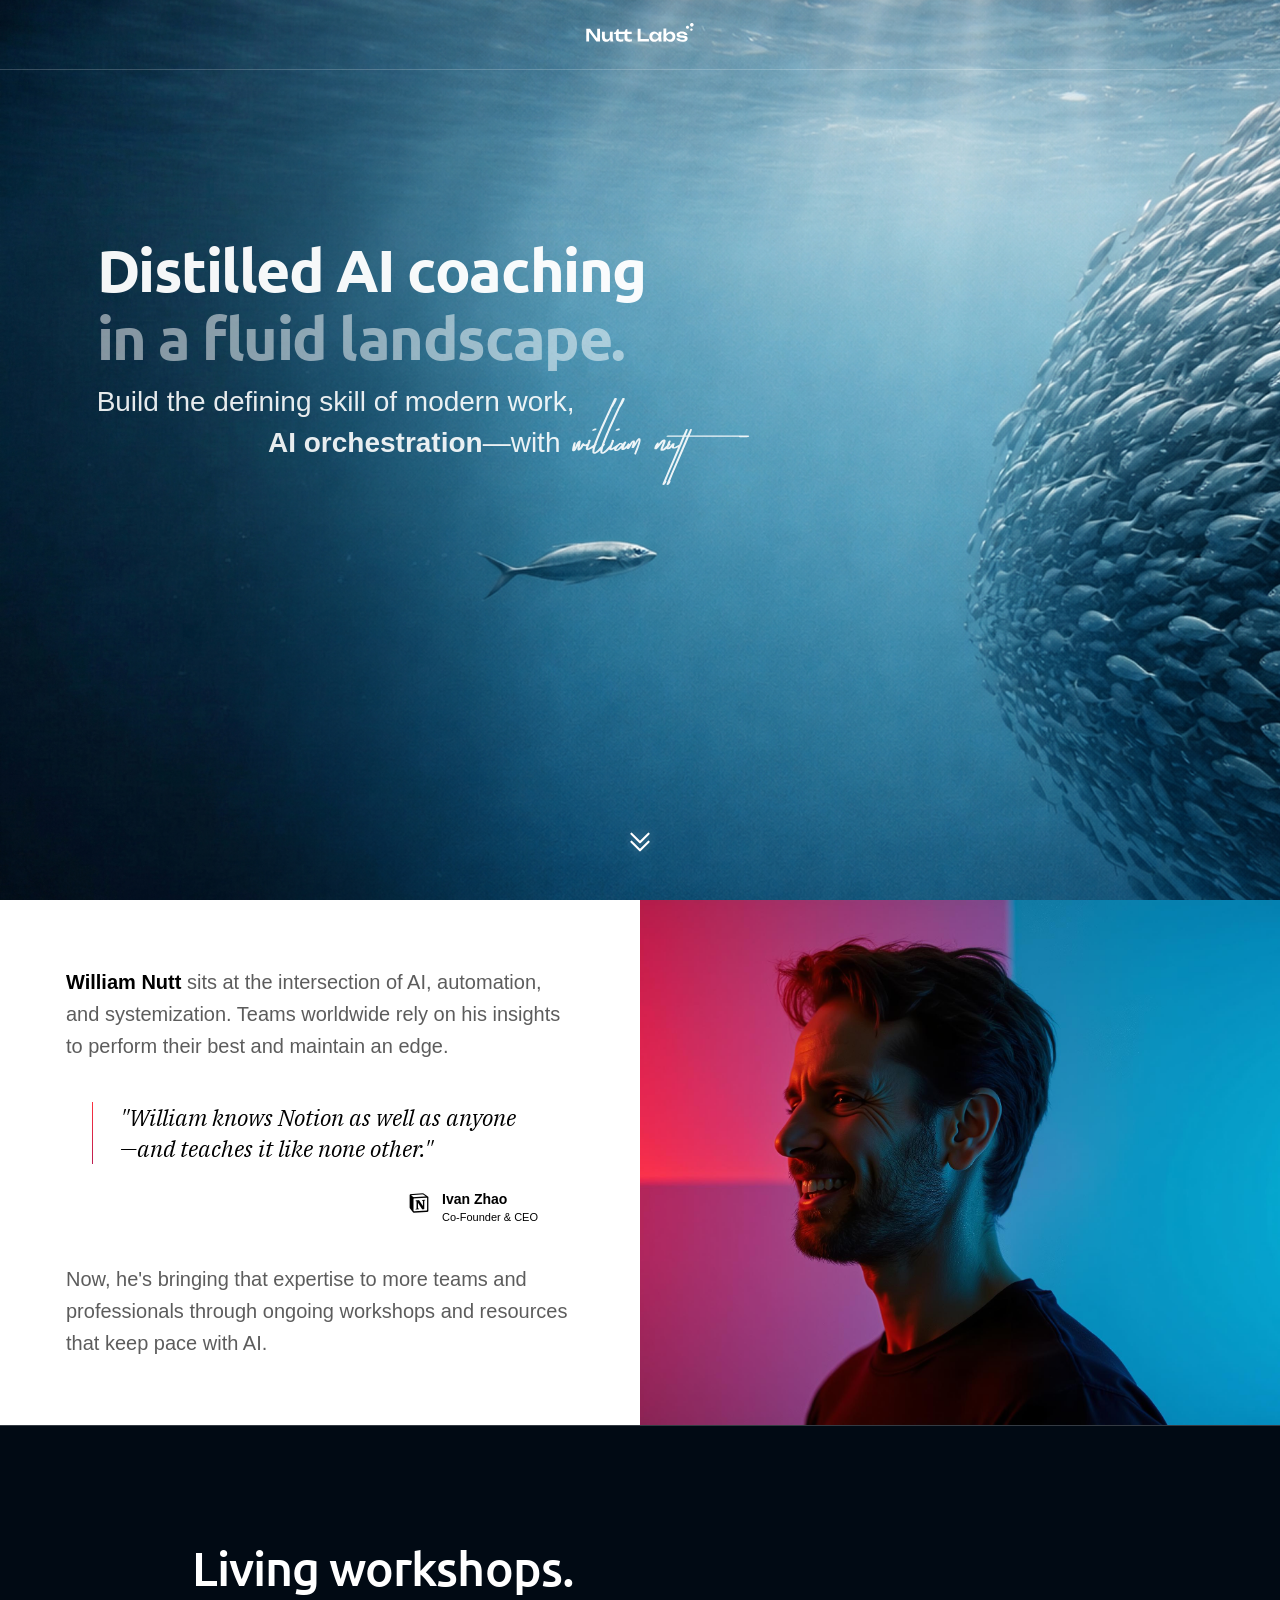
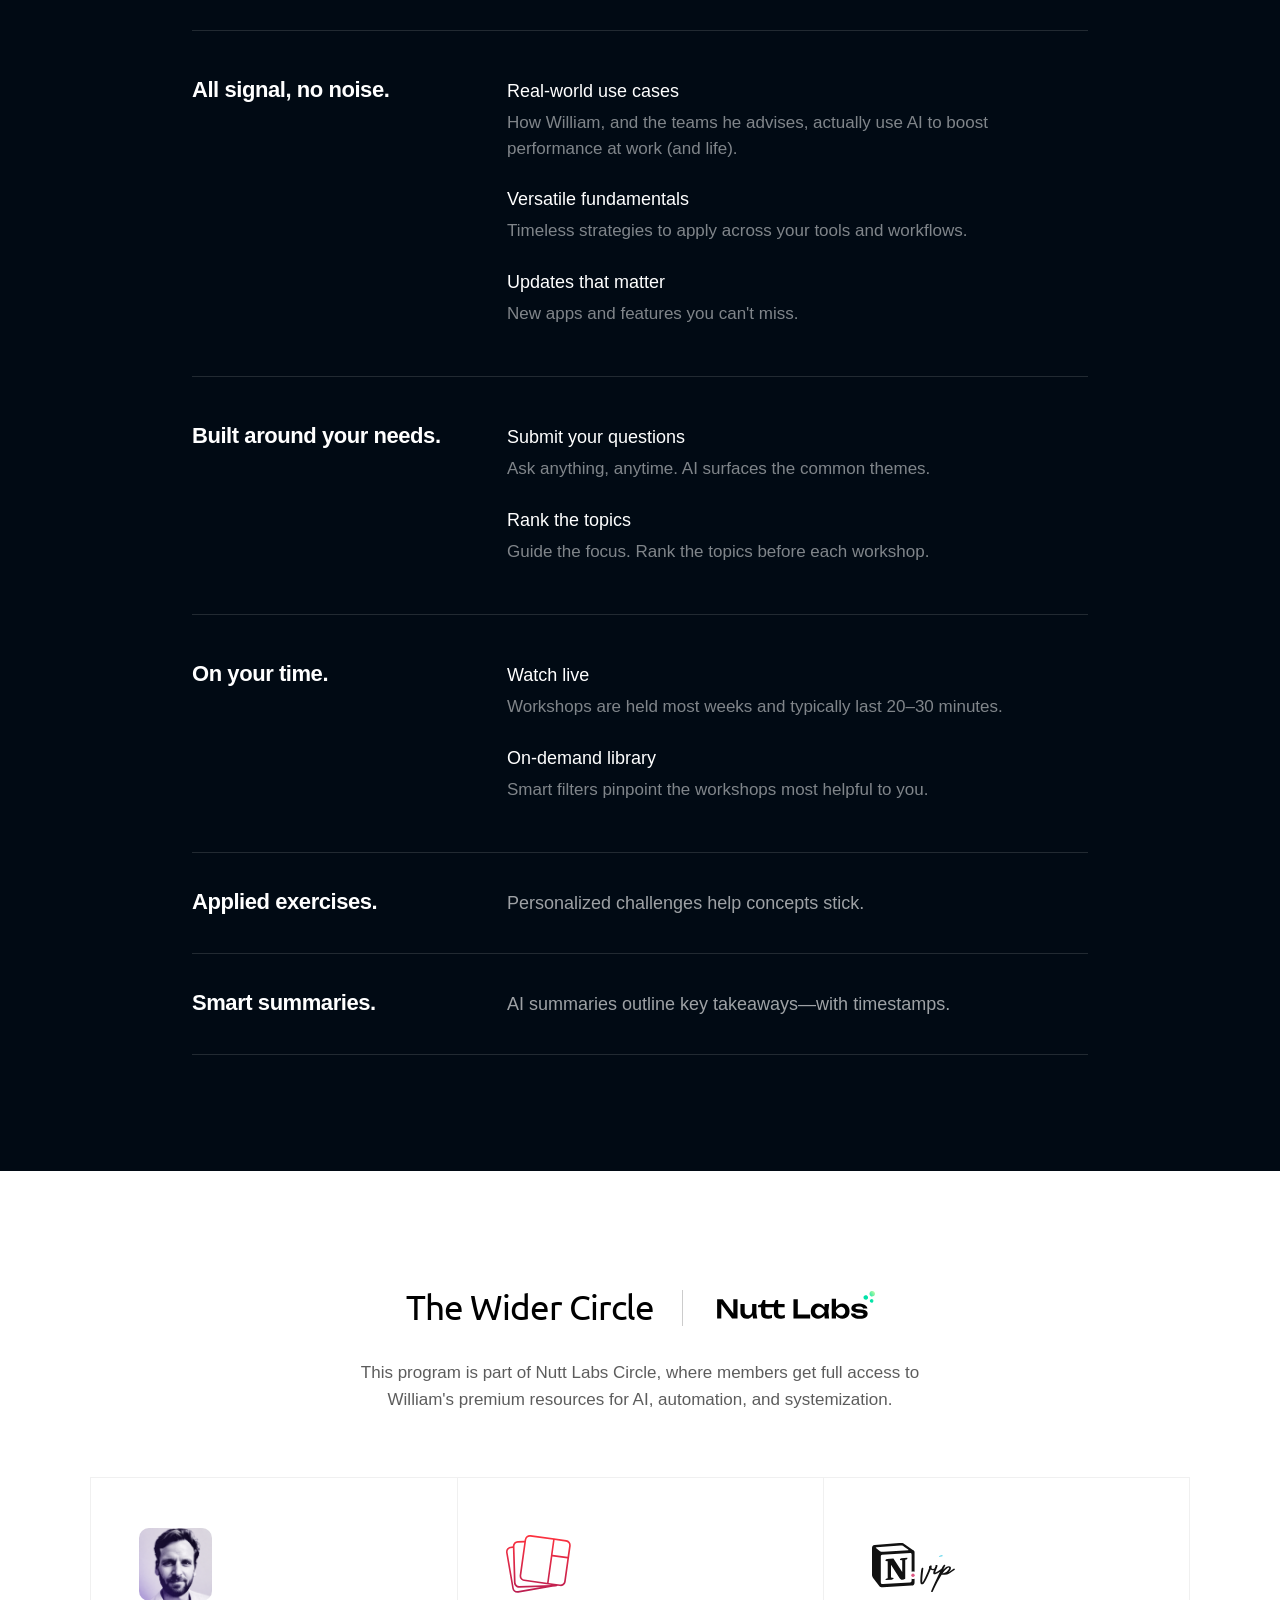
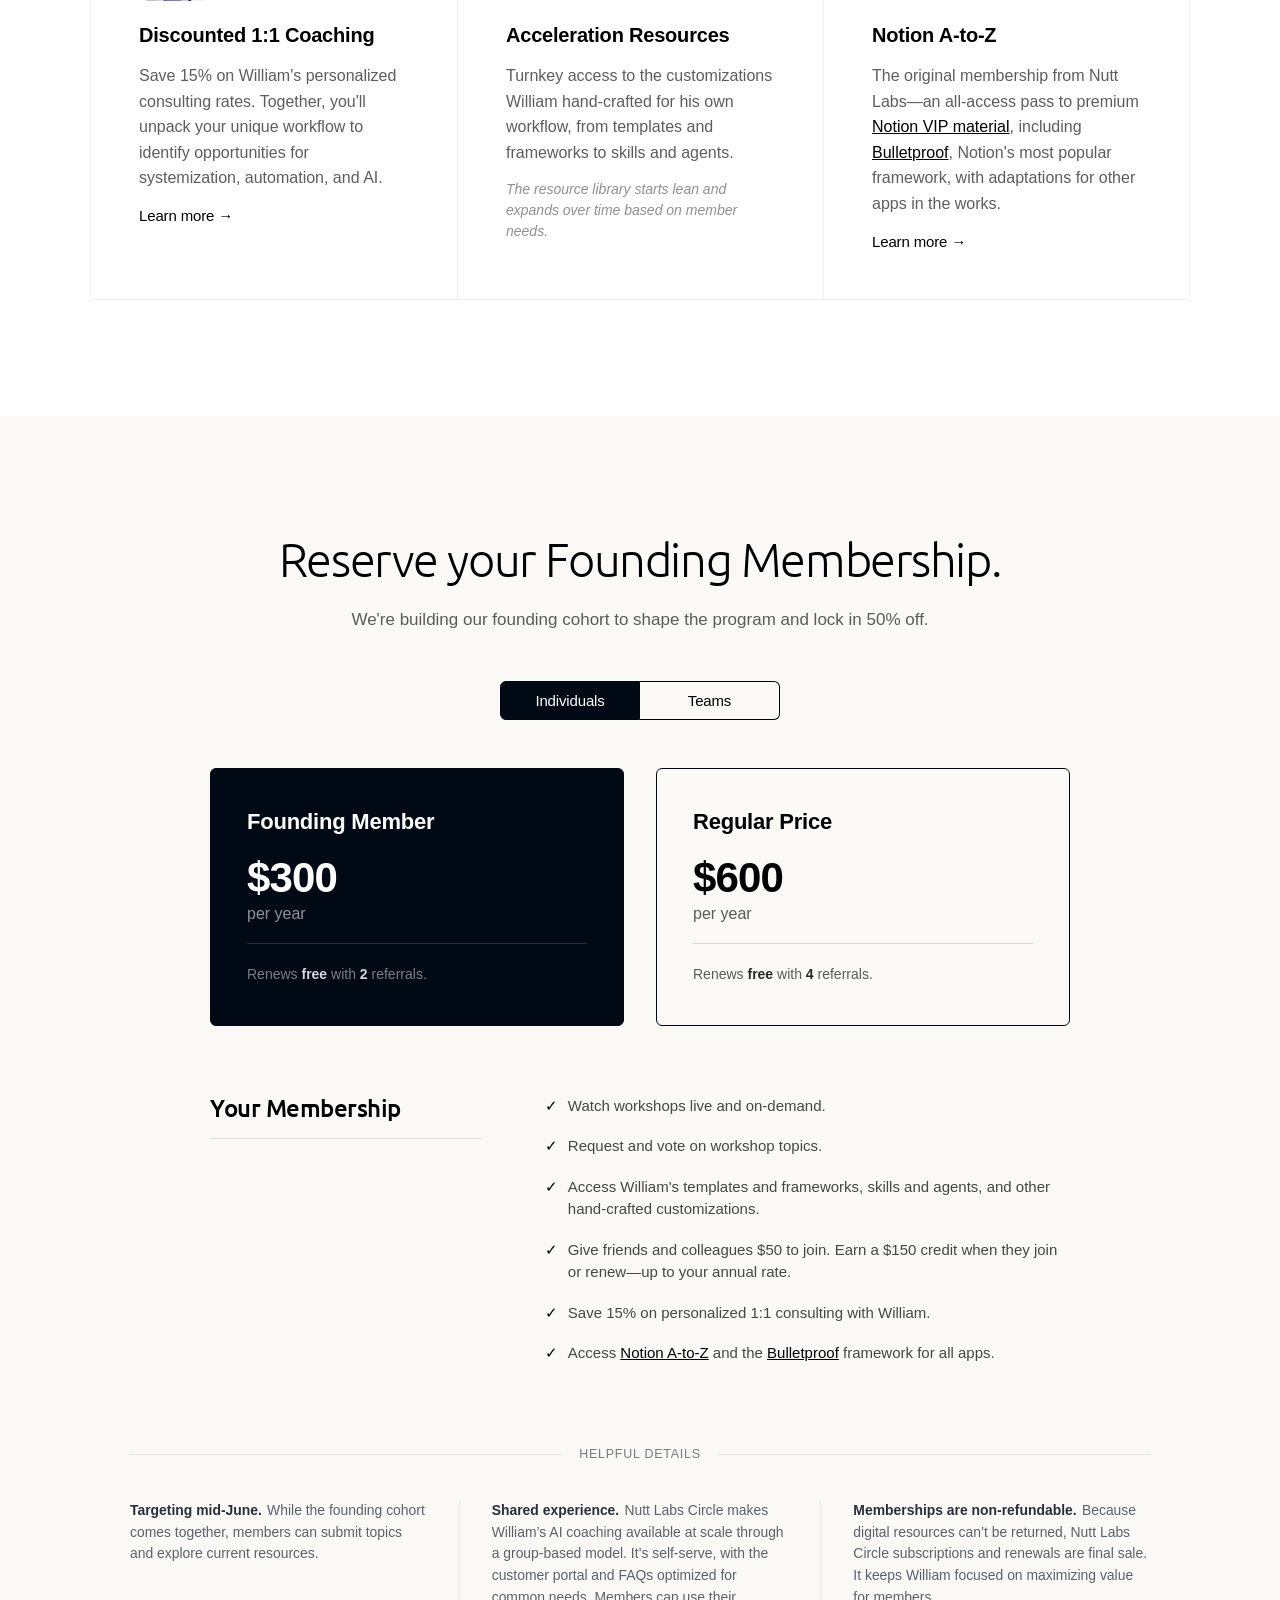
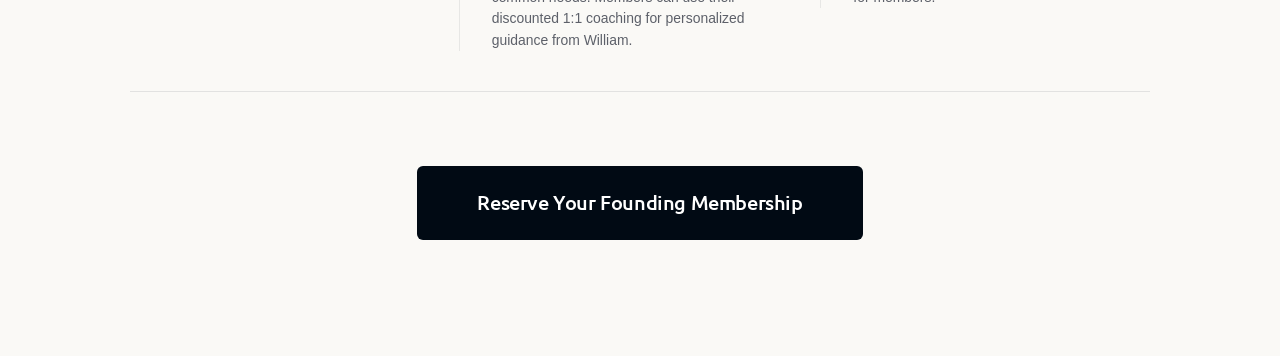
==== commit 19bfddd3: "Prog" ====
--- a/index.html
+++ b/index.html
@@ -18,7 +18,7 @@
     <img src="assets/nutt-labs_logo.svg" alt="Nutt Labs" class="hero-logo">
   </header>
   <div class="hero-content">
-    <h1 class="hero-title">Distilled AI coaching<br><span class="hero-title-sub">for a fluid landscape.</span></h1>
+    <h1 class="hero-title">Distilled AI coaching<br><span class="hero-title-sub">in a fluid landscape.</span></h1>
     <p class="hero-subtitle"><span class="hero-subtitle__line1">Build the defining skill of modern work, </span><span class="hero-subtitle__line2"><strong>AI orchestration</strong>&mdash;with <img src="assets/william-nutt_signature.svg" alt="William Nutt" class="signature"></span></p>
   </div>
   <div class="scroll-indicator">
--- a/css/main.css
+++ b/css/main.css
@@ -345,8 +345,8 @@
 
 .sub-item-label {
   font-size: 18px;
-  font-weight: 600;
-  color: rgba(255, 255, 255, 0.9);
+  font-weight: 500;
+  color: rgba(255, 255, 255, 1);
   margin-bottom: 8px;
 }
 
@@ -810,6 +810,14 @@
     --section-padding: 64px 20px;
   }
 
+  .row-label {
+    font-size: 23px;
+  }
+
+  .sub-item-label {
+    font-size: 19px;
+  }
+
 /* --- HERO --- */
   .hero-bg {
     background-position: 41%;
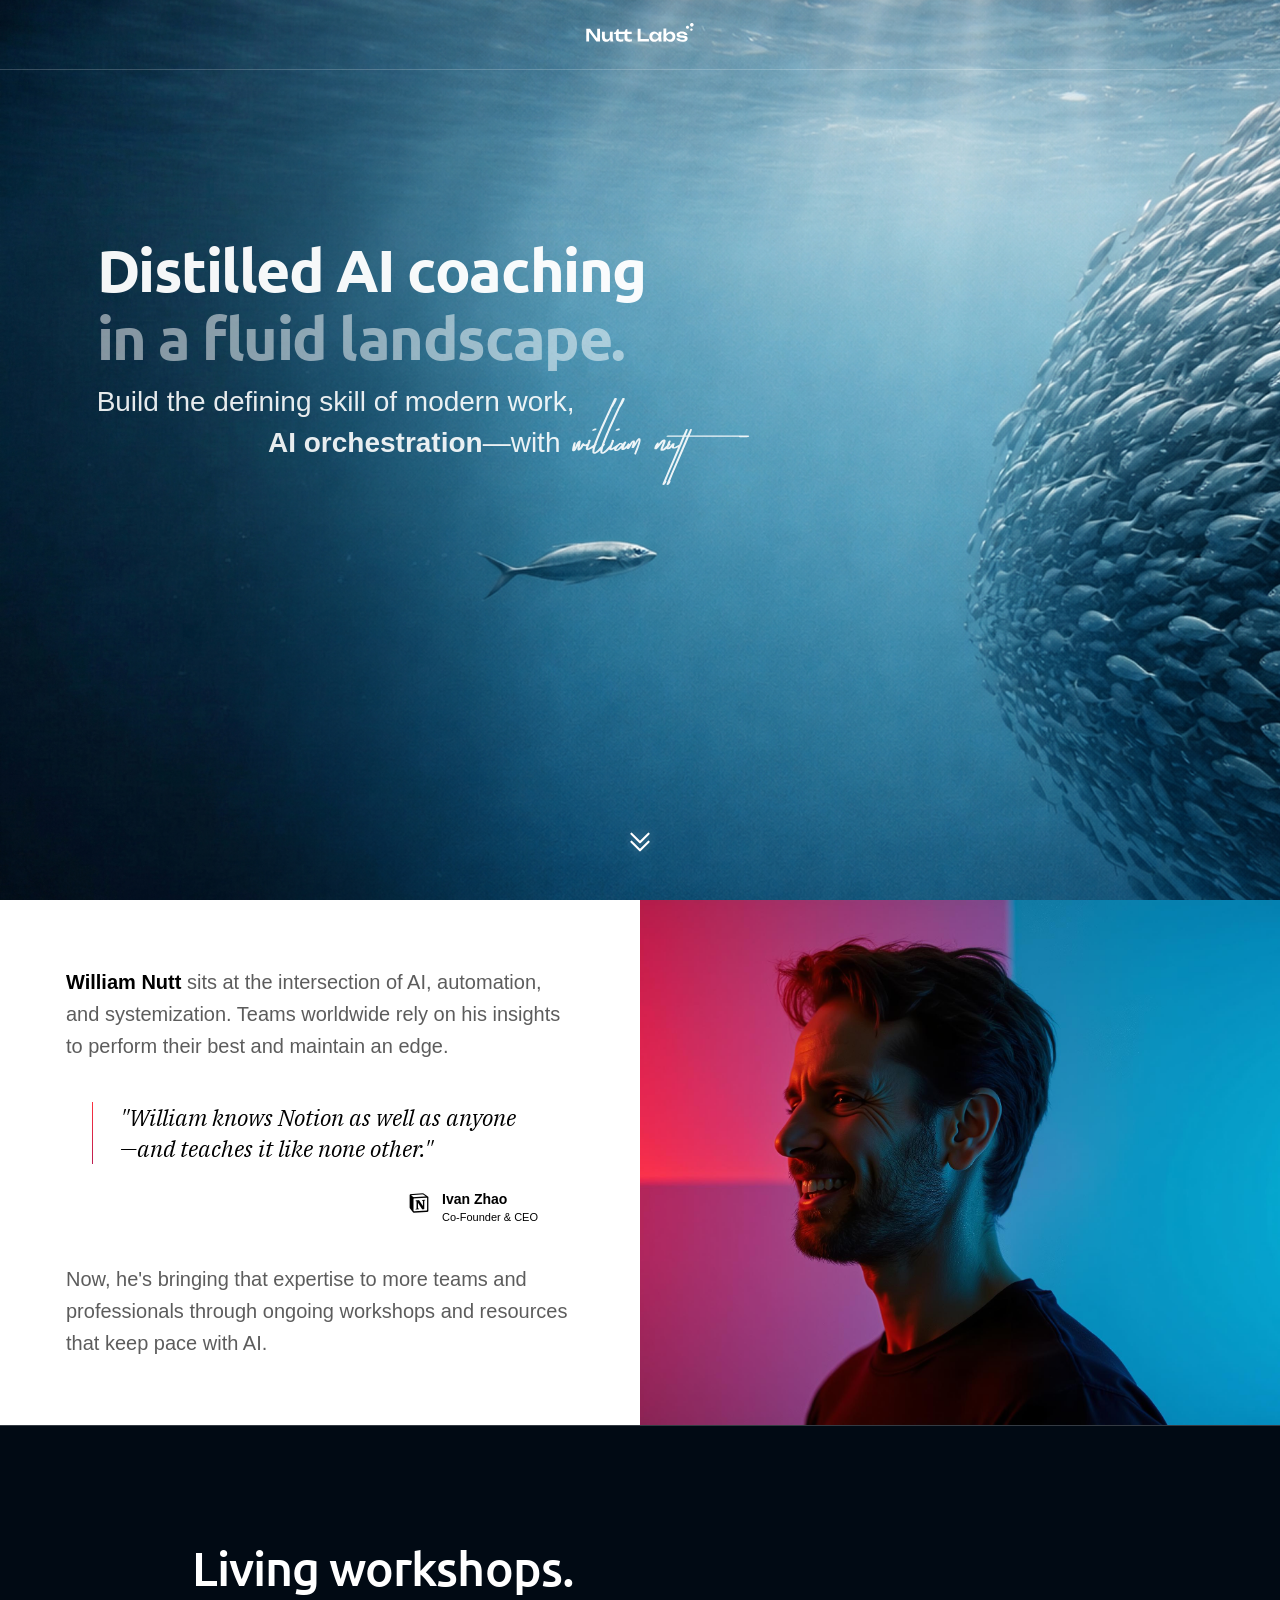
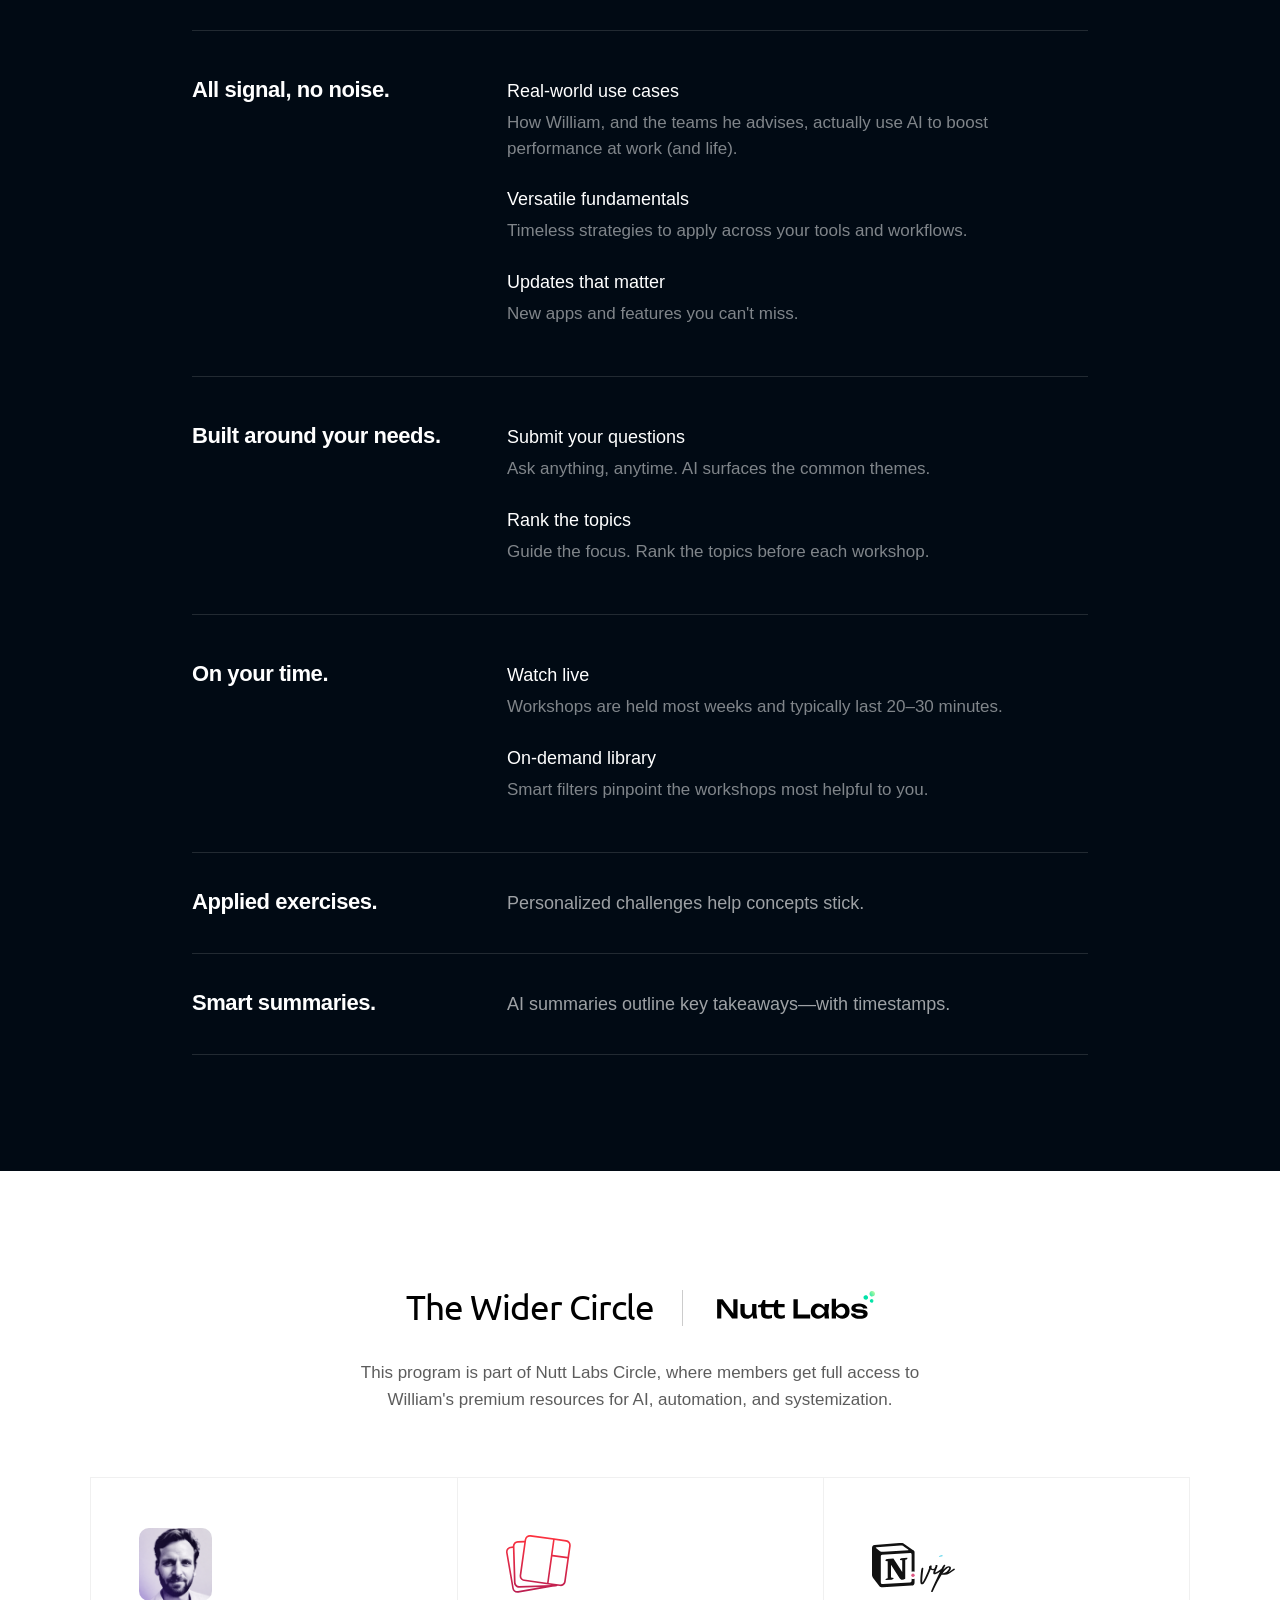
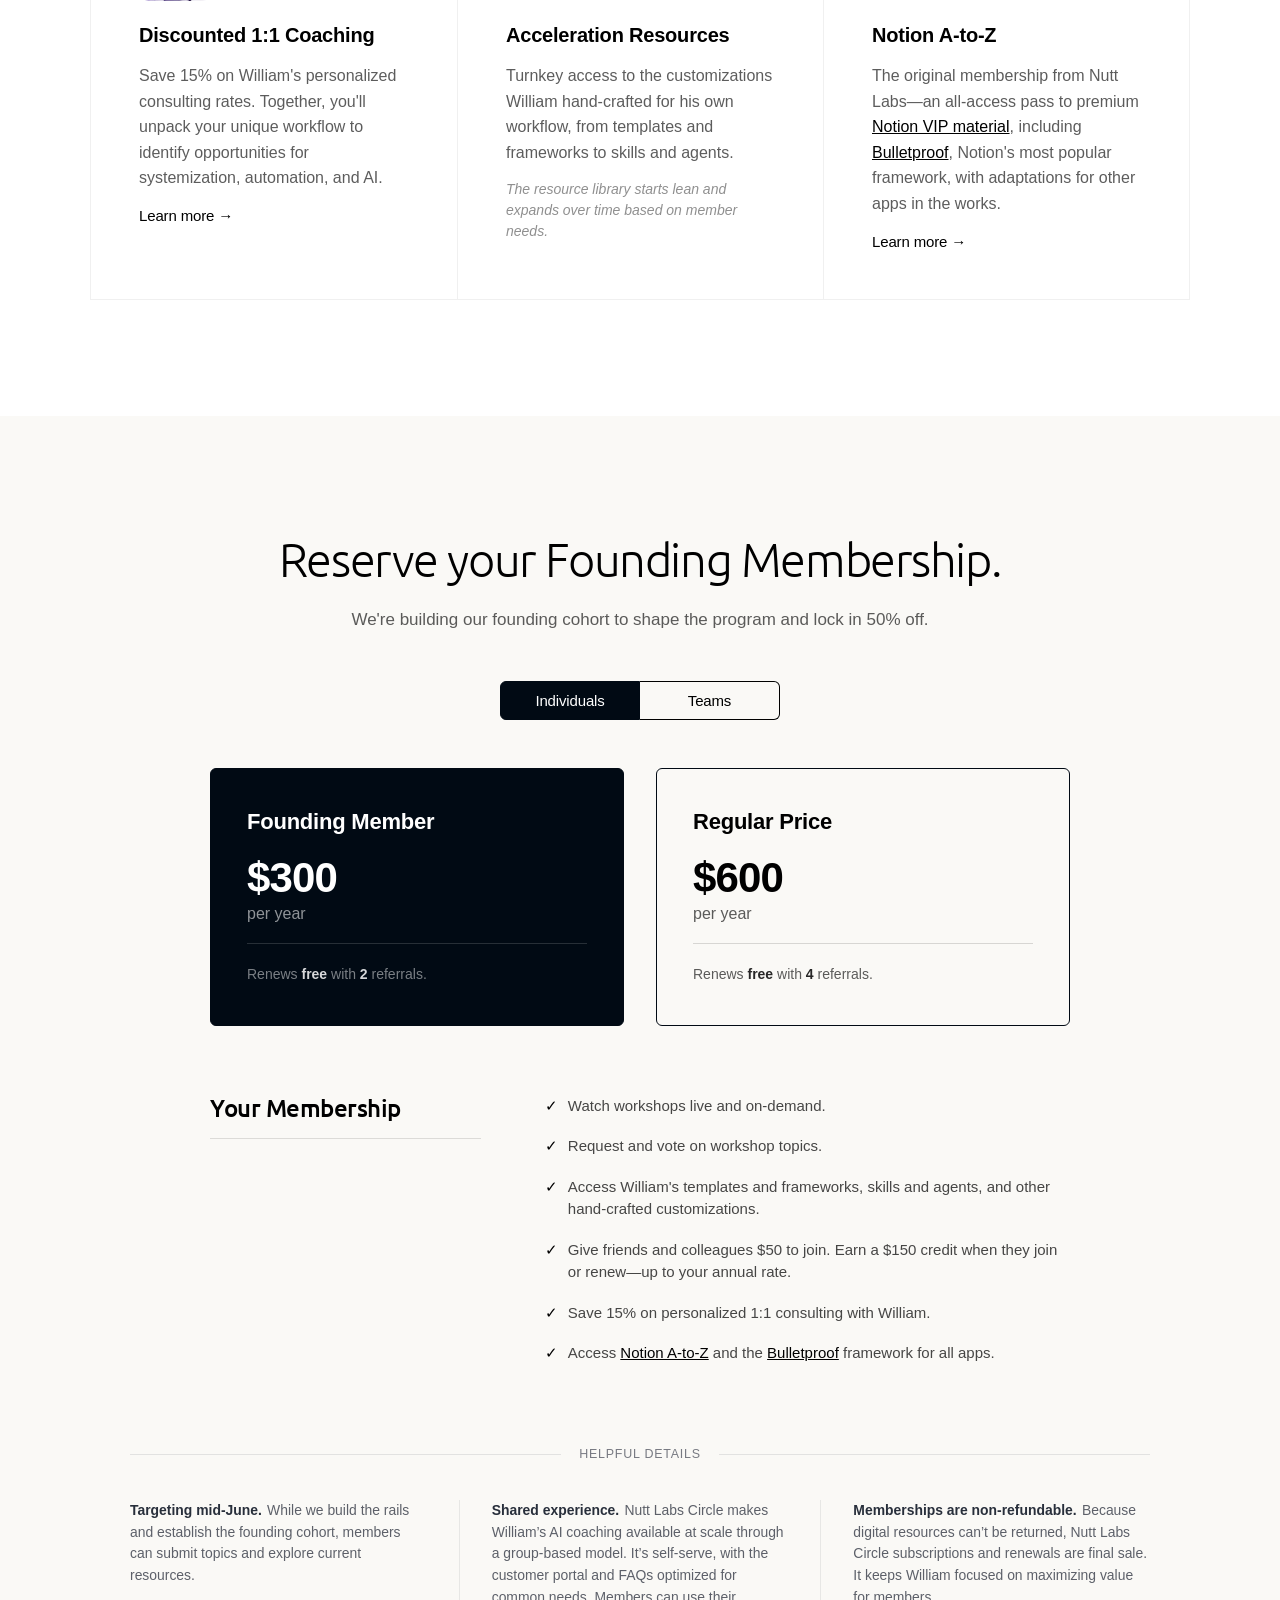
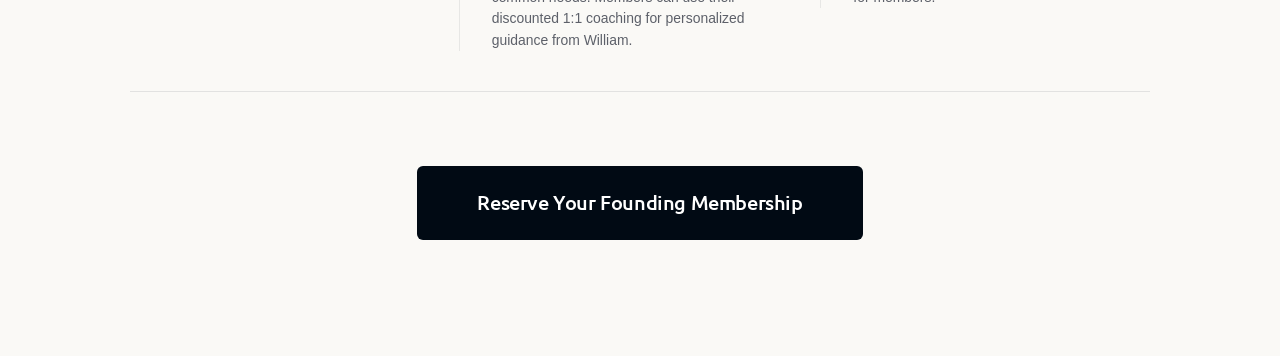
==== commit c5514327: "Prog" ====
--- a/index.html
+++ b/index.html
@@ -3,7 +3,7 @@
 <head>
 <meta charset="UTF-8">
 <meta name="viewport" content="width=device-width, initial-scale=1.0">
-<title>Distilled AI Coaching — William Nutt</title>
+<title>Distilled AI Coaching with William Nutt</title>
 <link rel="icon" type="image/png" href="assets/nutt-labs_favicon.png">
 <meta property="og:image" content="assets/ai-orchestration_og.png">
 <link rel="stylesheet" href="css/main.css">
@@ -217,7 +217,7 @@
       <p class="cta-fine-print-intro">Helpful Details</p>
       <div class="cta-fine-print">
         <div class="cta-fine-print-item">
-          <p class="cta-fine-print-body"><strong>Targeting mid-June.</strong> While the founding cohort comes together, members can submit topics and explore current resources.</p>
+          <p class="cta-fine-print-body"><strong>Targeting mid-June.</strong> While we build the rails and establish the founding cohort, members can submit topics and explore current resources.</p>
         </div>
         <div class="cta-fine-print-item">
           <p class="cta-fine-print-body"><strong>Shared experience.</strong> Nutt Labs Circle makes William’s AI coaching available at scale through a group-based model. It’s self-serve, with the customer portal and FAQs optimized for common needs. Members can use their discounted 1:1 coaching for personalized guidance from William.</p>
--- a/css/main.css
+++ b/css/main.css
@@ -814,10 +814,6 @@
     font-size: 23px;
   }
 
-  .sub-item-label {
-    font-size: 19px;
-  }
-
 /* --- HERO --- */
   .hero-bg {
     background-position: 41%;
@@ -888,7 +884,7 @@
 
   /* --- WORKSHOP --- */
   .workshop-header {
-    font-size: 30px;
+    font-size: 31px;
     margin-bottom: 28px;
   }
 
